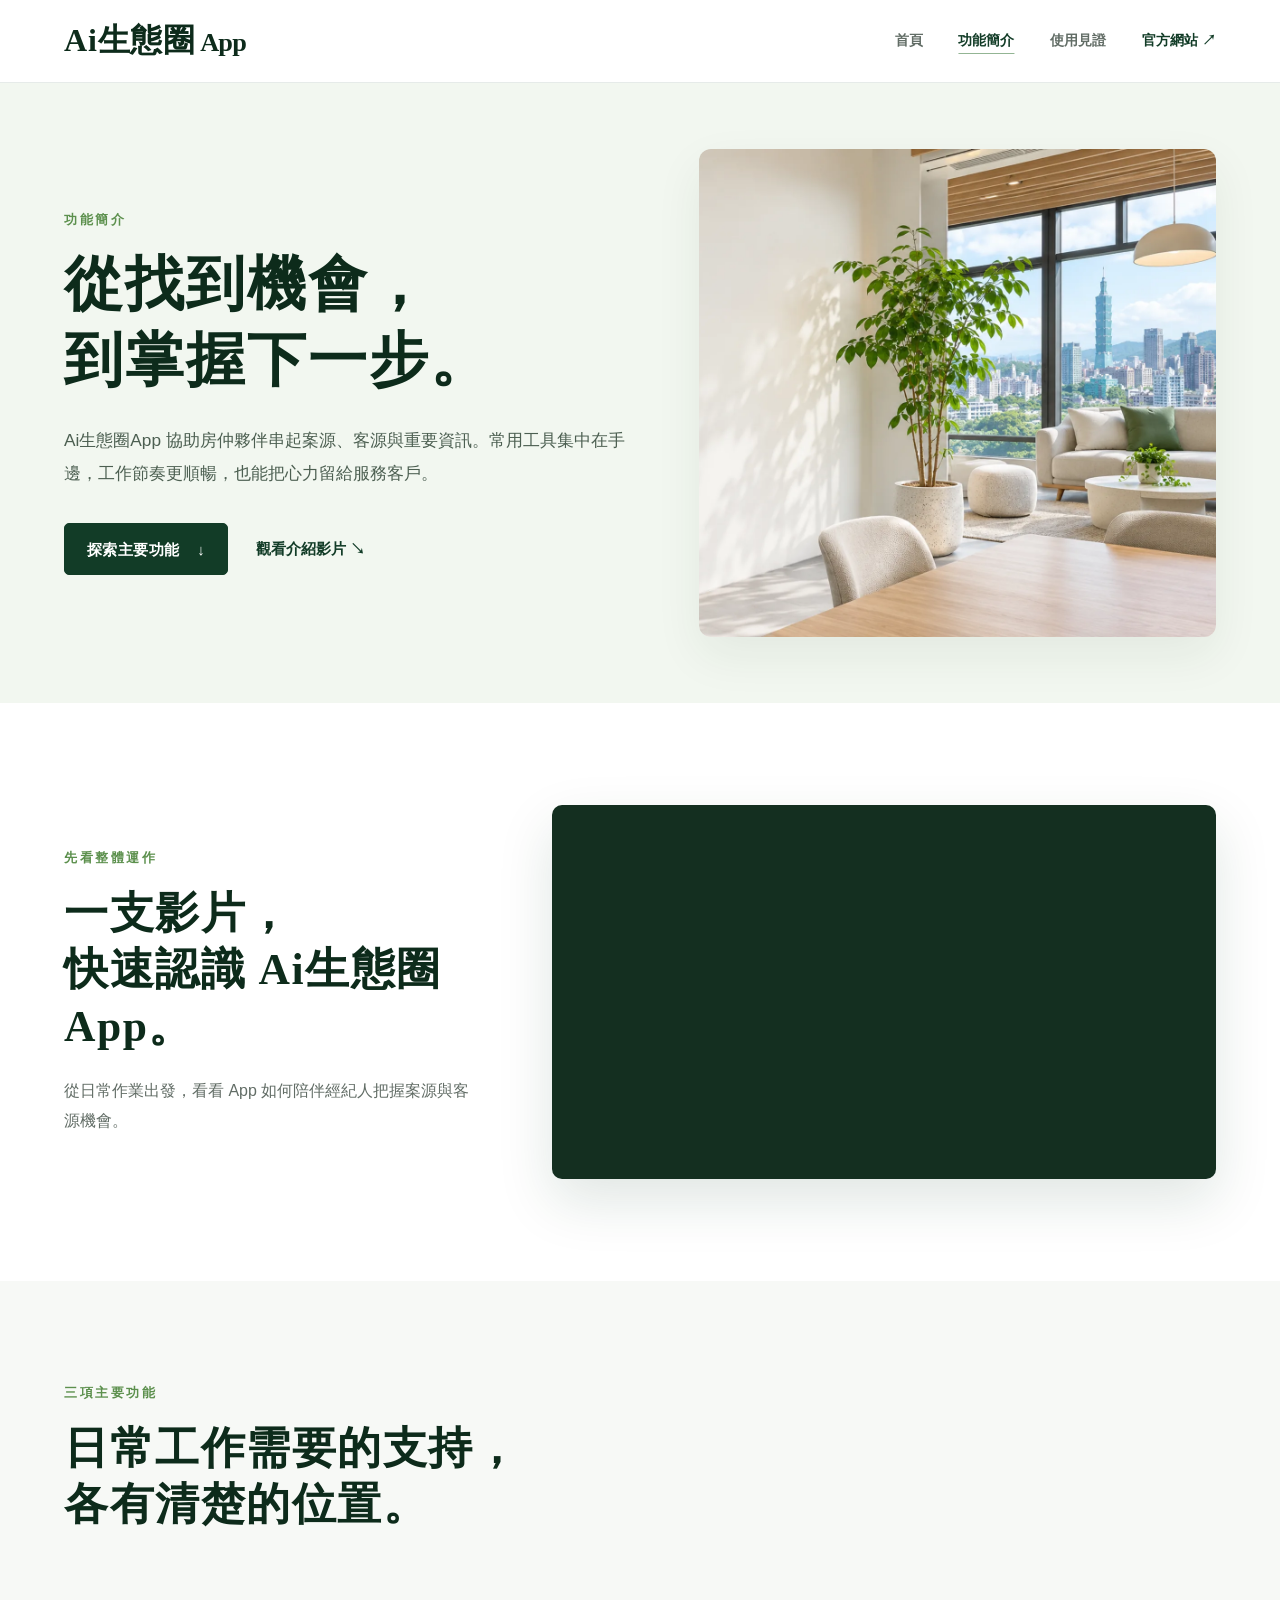
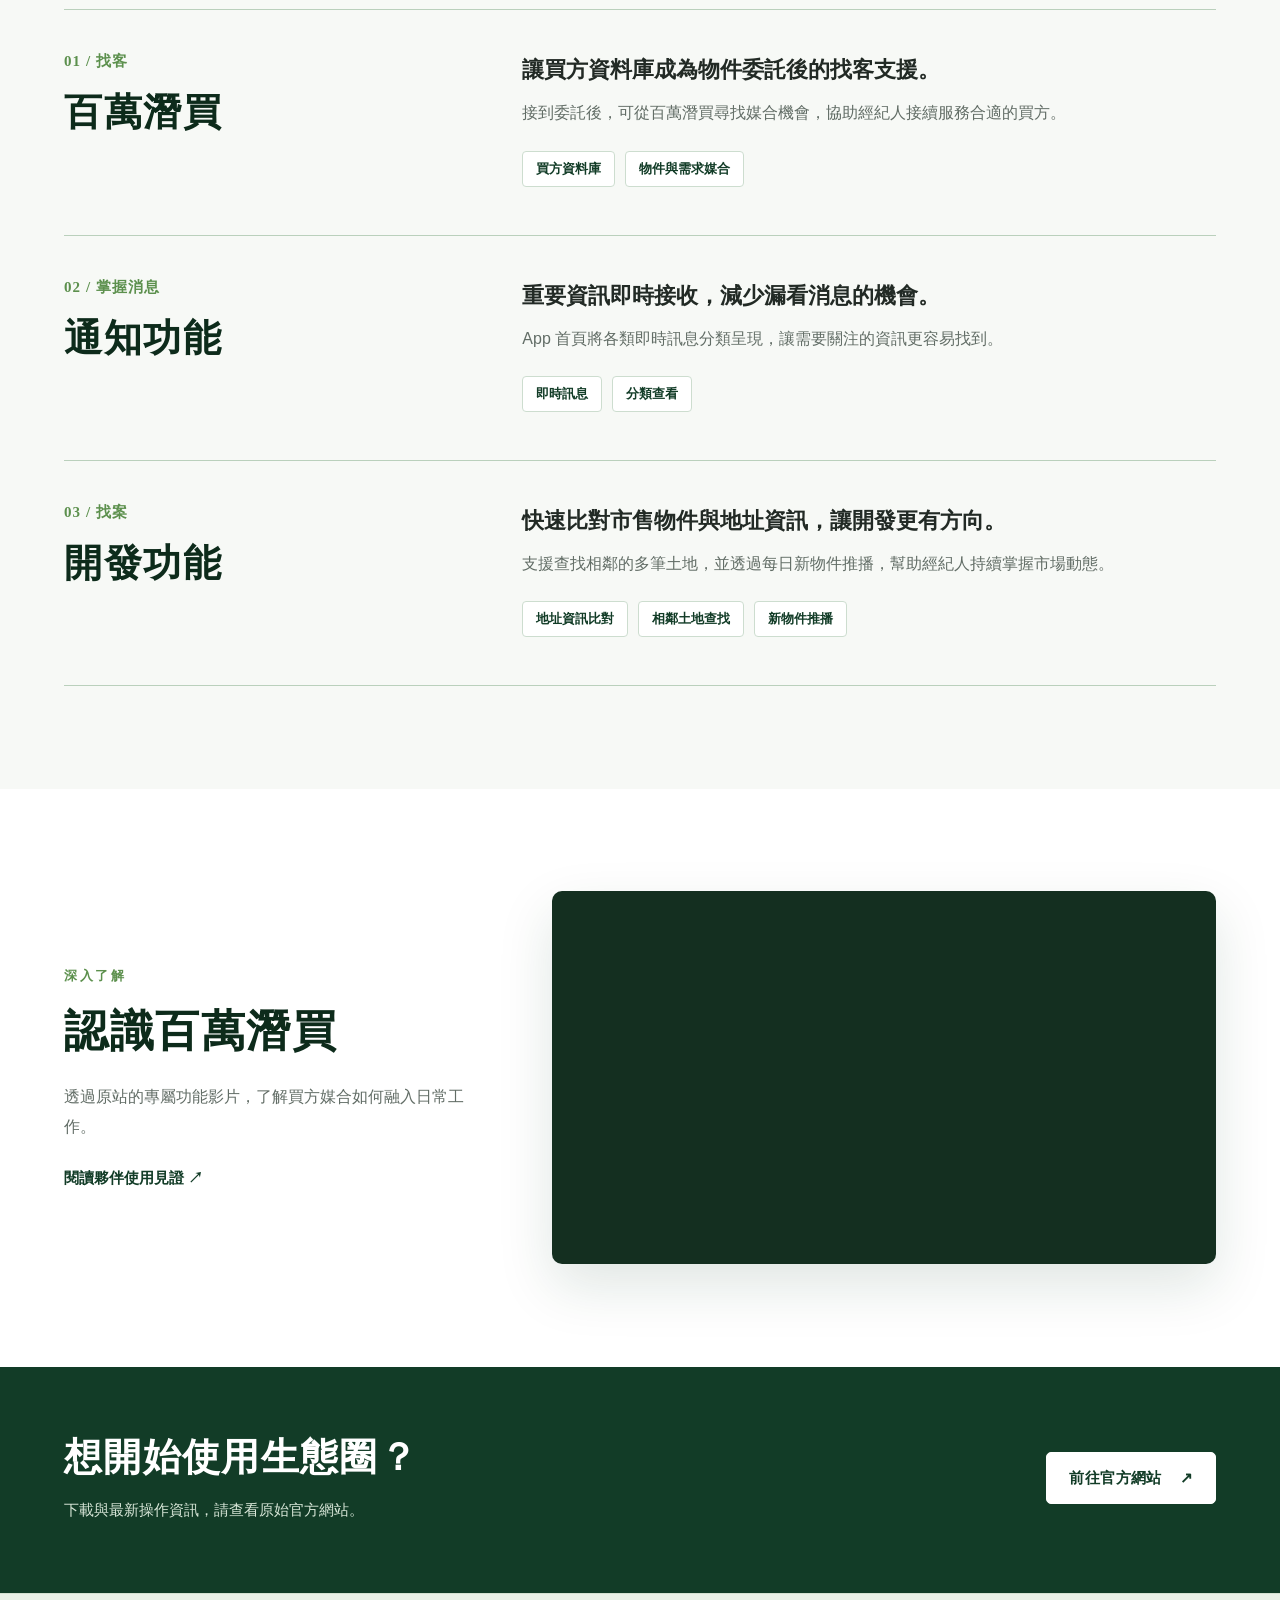
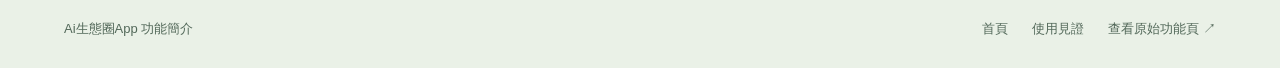
==== features.html @ a37a220f "Add feature introduction page" ====
<!doctype html>
<html lang="zh-Hant">
<head>
  <meta charset="utf-8">
  <meta name="viewport" content="width=device-width, initial-scale=1">
  <meta name="theme-color" content="#123c27">
  <meta name="description" content="認識 Ai生態圈App 的百萬潛買、即時通知與開發功能，讓房仲日常工作更順暢。">
  <title>功能簡介｜Ai生態圈App</title>
  <link rel="stylesheet" href="./styles.css">
  <link rel="stylesheet" href="./features.css">
</head>
<body>
  <a class="skip-link" href="#main">跳至主要內容</a>
  <header class="site-header">
    <div class="header-inner">
      <a class="wordmark" href="./" aria-label="Ai生態圈App 首頁">Ai生態圈<span>App</span></a>
      <nav class="site-nav" aria-label="主要導覽">
        <a href="./">首頁</a>
        <a href="./features.html" aria-current="page">功能簡介</a>
        <a href="./testimonials.html">使用見證</a>
        <a class="nav-external" href="https://shengtaiquanappgongneng.webnode.page/">官方網站 <span aria-hidden="true">↗</span></a>
      </nav>
    </div>
  </header>

  <main id="main">
    <section class="feature-hero" aria-labelledby="feature-title">
      <div class="section-inner feature-hero-inner">
        <div class="feature-hero-copy">
          <p class="section-label">功能簡介</p>
          <h1 id="feature-title">從找到機會，<br>到掌握下一步。</h1>
          <p>Ai生態圈App 協助房仲夥伴串起案源、客源與重要資訊。常用工具集中在手邊，工作節奏更順暢，也能把心力留給服務客戶。</p>
          <div class="feature-actions">
            <a class="button-primary" href="#features">探索主要功能 <span aria-hidden="true">↓</span></a>
            <a class="button-text" href="#overview-video">觀看介紹影片 <span aria-hidden="true">↘</span></a>
          </div>
        </div>
        <div class="feature-hero-image" role="img" aria-label="台北辦公空間與城市景觀"></div>
      </div>
    </section>

    <section id="overview-video" class="feature-overview" aria-labelledby="overview-title">
      <div class="section-inner overview-inner">
        <div class="overview-heading">
          <p class="section-label">先看整體運作</p>
          <h2 id="overview-title">一支影片，<br>快速認識 Ai生態圈App。</h2>
          <p>從日常作業出發，看看 App 如何陪伴經紀人把握案源與客源機會。</p>
        </div>
        <div class="video-frame">
          <iframe src="https://www.youtube-nocookie.com/embed/2i63W2J-ybE" title="Ai生態圈App 介紹影片" loading="lazy" referrerpolicy="strict-origin-when-cross-origin" allow="accelerometer; autoplay; clipboard-write; encrypted-media; gyroscope; picture-in-picture; web-share" allowfullscreen></iframe>
        </div>
      </div>
    </section>

    <section id="features" class="feature-details" aria-labelledby="details-title">
      <div class="section-inner">
        <div class="details-heading">
          <p class="section-label">三項主要功能</p>
          <h2 id="details-title">日常工作需要的支持，<br>各有清楚的位置。</h2>
        </div>

        <article class="feature-row" aria-labelledby="buyer-title">
          <div class="feature-row-title"><span>01 / 找客</span><h3 id="buyer-title">百萬潛買</h3></div>
          <div class="feature-row-content">
            <p class="feature-lead">讓買方資料庫成為物件委託後的找客支援。</p>
            <p>接到委託後，可從百萬潛買尋找媒合機會，協助經紀人接續服務合適的買方。</p>
            <ul><li>買方資料庫</li><li>物件與需求媒合</li></ul>
          </div>
        </article>

        <article class="feature-row" aria-labelledby="notice-title">
          <div class="feature-row-title"><span>02 / 掌握消息</span><h3 id="notice-title">通知功能</h3></div>
          <div class="feature-row-content">
            <p class="feature-lead">重要資訊即時接收，減少漏看消息的機會。</p>
            <p>App 首頁將各類即時訊息分類呈現，讓需要關注的資訊更容易找到。</p>
            <ul><li>即時訊息</li><li>分類查看</li></ul>
          </div>
        </article>

        <article class="feature-row" aria-labelledby="development-title">
          <div class="feature-row-title"><span>03 / 找案</span><h3 id="development-title">開發功能</h3></div>
          <div class="feature-row-content">
            <p class="feature-lead">快速比對市售物件與地址資訊，讓開發更有方向。</p>
            <p>支援查找相鄰的多筆土地，並透過每日新物件推播，幫助經紀人持續掌握市場動態。</p>
            <ul><li>地址資訊比對</li><li>相鄰土地查找</li><li>新物件推播</li></ul>
          </div>
        </article>
      </div>
    </section>

    <section class="feature-video-section" aria-labelledby="buyer-video-title">
      <div class="section-inner feature-video-inner">
        <div>
          <p class="section-label">深入了解</p>
          <h2 id="buyer-video-title">認識百萬潛買</h2>
          <p>透過原站的專屬功能影片，了解買方媒合如何融入日常工作。</p>
          <a class="button-text" href="./testimonials.html">閱讀夥伴使用見證 <span aria-hidden="true">↗</span></a>
        </div>
        <div class="video-frame">
          <iframe src="https://www.youtube-nocookie.com/embed/aMQRHQNJm1A" title="Ai生態圈App 百萬潛買功能影片" loading="lazy" referrerpolicy="strict-origin-when-cross-origin" allow="accelerometer; autoplay; clipboard-write; encrypted-media; gyroscope; picture-in-picture; web-share" allowfullscreen></iframe>
        </div>
      </div>
    </section>

    <section class="feature-end-section" aria-labelledby="feature-end-title">
      <div class="section-inner feature-end-inner">
        <div><h2 id="feature-end-title">想開始使用生態圈？</h2><p>下載與最新操作資訊，請查看原始官方網站。</p></div>
        <a class="button-primary" href="https://shengtaiquanappgongneng.webnode.page/">前往官方網站 <span aria-hidden="true">↗</span></a>
      </div>
    </section>
  </main>

  <footer class="site-footer">
    <div class="footer-inner">
      <div class="footer-bottom home-footer-bottom">
        <span>Ai生態圈App 功能簡介</span>
        <div><a href="./">首頁</a><a href="./testimonials.html">使用見證</a><a href="https://shengtaiquanappgongneng.webnode.page/%e6%9c%8d%e5%8b%99/">查看原始功能頁 ↗</a></div>
      </div>
    </div>
  </footer>
</body>
</html>
---- styles.css ----
:root {
  --forest: #123c27;
  --forest-deep: #0d2b1b;
  --leaf: #5c904d;
  --text: #222a25;
  --muted: #626d66;
  --line: #d8e0d9;
  --surface: #ffffff;
  --soft: #f5f8f3;
  --shadow: 0 18px 48px rgba(24, 51, 32, .07);
}

* { box-sizing: border-box; }
html { scroll-behavior: smooth; }
body { margin: 0; background: var(--surface); color: var(--text); font-family: "Noto Sans TC", "Microsoft JhengHei", Arial, sans-serif; -webkit-font-smoothing: antialiased; }
button, a { -webkit-tap-highlight-color: transparent; }
a { color: inherit; }
button:focus-visible, a:focus-visible { outline: 3px solid var(--leaf); outline-offset: 4px; }
.skip-link { position: absolute; top: -60px; left: 18px; z-index: 20; padding: 10px 16px; background: var(--forest); color: white; }
.skip-link:focus { top: 12px; }

.site-header { position: relative; z-index: 2; border-bottom: 1px solid rgba(18, 60, 39, .1); background: #fff; }
.header-inner { max-width: 1440px; margin: auto; min-height: 82px; padding: 0 clamp(24px, 5vw, 72px); display: flex; align-items: center; justify-content: space-between; gap: 24px; }
.wordmark { color: var(--forest-deep); font-family: Georgia, "Noto Serif TC", serif; font-size: clamp(24px, 2.5vw, 32px); font-weight: 700; letter-spacing: .025em; text-decoration: none; white-space: nowrap; }
.wordmark span { margin-left: .16em; font-size: .82em; letter-spacing: -.03em; }
.header-link { color: var(--forest); font-size: 14px; font-weight: 600; letter-spacing: .03em; text-decoration: none; white-space: nowrap; }
.header-link:hover, .footer-bottom a:hover { text-decoration: underline; text-underline-offset: 4px; }
.site-nav { display: flex; align-items: center; flex-wrap: wrap; justify-content: flex-end; gap: clamp(18px, 2.8vw, 38px); }
.site-nav a { color: var(--muted); font-size: 14px; font-weight: 600; text-decoration: none; white-space: nowrap; }
.site-nav a:hover, .site-nav a[aria-current="page"] { color: var(--forest); }
.site-nav a[aria-current="page"] { text-decoration: underline; text-decoration-color: #93b594; text-underline-offset: 8px; }
.site-nav .nav-external { color: var(--forest); }

.hero { min-height: clamp(390px, 35vw, 510px); background-color: #f7f9f6; background-image: linear-gradient(90deg, rgba(249, 251, 248, .99) 0%, rgba(249, 251, 248, .96) 38%, rgba(249, 251, 248, .38) 67%, rgba(249, 251, 248, .04) 100%), url('./assets/hero-office.webp'); background-repeat: no-repeat; background-size: cover; background-position: center right; }
.hero-inner { max-width: 1440px; min-height: inherit; margin: auto; padding: 52px clamp(24px, 5vw, 72px); display: flex; align-items: center; }
.hero-copy { max-width: 720px; }
.hero h1 { margin: 0; color: var(--forest-deep); font-family: Georgia, "Noto Serif TC", "Microsoft JhengHei", serif; font-size: clamp(42px, 4.8vw, 72px); font-weight: 700; line-height: 1.27; letter-spacing: .035em; }
.hero-rule { width: 76px; height: 3px; margin: 32px 0 26px; background: var(--forest); }
.hero p { max-width: 550px; margin: 0; font-size: clamp(16px, 1.35vw, 19px); line-height: 1.9; letter-spacing: .035em; }
.hero-anchor { display: inline-flex; align-items: center; gap: 16px; margin-top: 34px; color: var(--forest); font-size: 15px; font-weight: 700; text-decoration: none; }
.hero-anchor span { font-size: 21px; transition: transform .2s; }
.hero-anchor:hover span { transform: translateY(4px); }

.testimonials-section { padding: clamp(72px, 7vw, 108px) 0 112px; }
.section-inner { max-width: 1440px; margin: auto; padding: 0 clamp(24px, 5vw, 72px); }
.section-heading { display: flex; align-items: center; justify-content: center; gap: clamp(22px, 4vw, 62px); }
.heading-line { width: min(25vw, 270px); height: 1px; background: #abc3ad; }
.section-heading h2 { margin: 0; color: var(--forest-deep); font-family: Georgia, "Noto Serif TC", "Microsoft JhengHei", serif; font-size: clamp(32px, 3.4vw, 50px); letter-spacing: .08em; white-space: nowrap; }
.section-intro { margin: 18px 0 8px; color: var(--muted); font-size: 16px; text-align: center; line-height: 1.7; }
.portrait-note { margin: 0 0 34px; color: var(--forest); font-size: 13px; font-weight: 600; text-align: center; }
.filters { display: flex; flex-wrap: wrap; justify-content: center; gap: 10px; max-width: 1050px; margin: 0 auto 35px; }
.filter-button { min-height: 42px; padding: 9px 18px; border: 1px solid #b7cabb; border-radius: 7px; background: white; color: var(--forest); font: inherit; font-size: 14px; font-weight: 600; cursor: pointer; transition: background .18s, color .18s, transform .18s; }
.filter-button:hover { transform: translateY(-2px); background: var(--soft); }
.filter-button[aria-pressed="true"] { border-color: var(--forest); background: var(--forest); color: white; }
.result-count { margin: 0 0 18px; color: var(--muted); font-size: 13px; text-align: right; }
.testimonial-grid { display: grid; grid-template-columns: repeat(3, minmax(0, 1fr)); gap: 20px; align-items: stretch; }
.testimonial-card { display: grid; grid-template-columns: 112px minmax(0, 1fr); gap: 18px; min-height: 218px; padding: 20px; border: 1px solid var(--line); border-radius: 12px; background: #fff; box-shadow: 0 2px 7px rgba(18, 60, 39, .025); transition: box-shadow .2s, transform .2s; }
.testimonial-card:hover { transform: translateY(-3px); box-shadow: var(--shadow); }
.portrait { display: block; width: 112px; height: 136px; border-radius: 7px; object-fit: cover; object-position: center 26%; background: #dce5dd; }
.card-body { min-width: 0; display: flex; flex-direction: column; }
.card-feature { margin: 1px 0 12px; color: var(--forest); font-size: 16px; font-weight: 800; line-height: 1.4; }
blockquote { margin: 0 0 18px; font-size: 14px; line-height: 1.77; overflow-wrap: anywhere; }
.card-identity { display: flex; flex-wrap: wrap; justify-content: space-between; align-items: baseline; gap: 4px 10px; margin-top: auto; padding-top: 12px; border-top: 1px solid var(--line); color: #536159; font-size: 12px; line-height: 1.5; }
.card-identity strong { color: var(--text); font-size: 13px; white-space: nowrap; }

.site-footer { background: #eaf1e7; border-top: 1px solid #d4e1d1; }
.footer-inner { max-width: 1440px; margin: auto; padding: 26px clamp(24px, 5vw, 72px) 30px; }
.disclosure { margin: 0; color: var(--forest); font-size: 15px; font-weight: 700; text-align: center; }
.footer-bottom { display: flex; justify-content: space-between; gap: 20px; margin-top: 26px; padding-top: 20px; border-top: 1px solid #c9d9c7; color: #526859; font-size: 13px; }
.footer-bottom a { text-decoration: none; }

.home-hero { min-height: clamp(560px, 50vw, 690px); }
.home-hero .hero-copy { max-width: 690px; }
.home-hero .hero-copy p { max-width: 590px; }
.home-hero-actions { display: flex; align-items: center; flex-wrap: wrap; gap: 16px 28px; margin-top: 36px; }
.button-primary { display: inline-flex; align-items: center; justify-content: center; gap: 18px; min-height: 52px; padding: 13px 22px; border: 1px solid var(--forest); border-radius: 5px; background: var(--forest); color: white; font: inherit; font-size: 15px; font-weight: 700; letter-spacing: .025em; line-height: 1.4; text-decoration: none; transition: background .2s, transform .2s; }
.button-primary:hover { background: var(--forest-deep); transform: translateY(-2px); }
.button-text { color: var(--forest); font-size: 15px; font-weight: 700; text-decoration: none; }
.button-text:hover { text-decoration: underline; text-underline-offset: 5px; }
.capabilities-section { padding: clamp(80px, 8vw, 124px) 0 clamp(88px, 9vw, 140px); }
.home-section-heading { display: grid; grid-template-columns: minmax(0, 1.25fr) minmax(260px, .75fr); column-gap: 60px; align-items: end; max-width: 1100px; }
.section-label { margin: 0 0 18px; color: var(--leaf); font-size: 13px; font-weight: 800; letter-spacing: .2em; }
.home-section-heading .section-label { grid-column: 1 / -1; }
.home-section-heading h2, .home-proof-copy h2, .home-support-inner h2 { margin: 0; color: var(--forest-deep); font-family: Georgia, "Noto Serif TC", "Microsoft JhengHei", serif; font-size: clamp(35px, 3.5vw, 52px); line-height: 1.35; letter-spacing: .035em; }
.home-section-heading > p:last-child { margin: 0 0 5px; color: var(--muted); font-size: 16px; line-height: 1.9; }
.capability-grid { display: grid; grid-template-columns: repeat(3, minmax(0, 1fr)); gap: 34px; margin-top: clamp(48px, 6vw, 80px); }
.capability { min-width: 0; padding: 26px 26px 0 0; border-top: 2px solid var(--forest); }
.capability:not(:last-child) { border-right: 1px solid var(--line); }
.capability-number { color: var(--leaf); font-family: Georgia, serif; font-size: 18px; font-weight: 700; }
.capability h3 { margin: 23px 0 11px; color: var(--forest-deep); font-family: Georgia, "Noto Serif TC", serif; font-size: 29px; letter-spacing: .07em; }
.capability p { max-width: 300px; min-height: 62px; margin: 0 0 21px; color: var(--muted); font-size: 15px; line-height: 1.8; }
.capability ul { display: flex; flex-wrap: wrap; gap: 9px; margin: 0; padding: 0; list-style: none; }
.capability li { padding: 7px 12px; border: 1px solid #cfddcf; border-radius: 4px; color: var(--forest); background: var(--soft); font-size: 13px; font-weight: 700; }
.home-proof-section { background: #eef4ec; }
.home-proof-inner { display: grid; grid-template-columns: minmax(0, 1fr) minmax(0, .9fr); gap: 70px; align-items: center; min-height: 480px; padding-top: 76px; padding-bottom: 76px; }
.home-proof-copy { max-width: 610px; }
.home-proof-copy > p:not(.section-label) { margin: 20px 0 30px; color: #4b5d50; font-size: 16px; line-height: 1.85; }
.home-proof-visual { align-self: center; }
.proof-portraits { display: flex; align-items: center; justify-content: center; padding: 20px 0; }
.proof-portraits img { width: 34%; max-width: 185px; height: auto; aspect-ratio: 4 / 5; border: 5px solid #fff; border-radius: 9px; object-fit: cover; object-position: center 25%; box-shadow: 0 16px 30px rgba(17, 54, 30, .15); }
.proof-portraits img:first-child { transform: rotate(-8deg) translate(18px, 10px); }
.proof-portraits img:nth-child(2) { position: relative; z-index: 1; transform: translateY(-14px); }
.proof-portraits img:last-child { transform: rotate(8deg) translate(-18px, 12px); }
.home-proof-visual p { margin: 18px 0 0; color: #52735b; font-size: 12px; font-weight: 600; text-align: center; }
.home-support-section { padding: 72px 0 80px; }
.home-support-inner { display: flex; align-items: center; justify-content: space-between; gap: 36px; }
.home-support-inner h2 { font-size: clamp(30px, 3vw, 42px); }
.home-support-inner p { max-width: 720px; margin: 15px 0 0; color: var(--muted); font-size: 15px; line-height: 1.8; }
.home-support-inner .button-primary { flex: none; }
.home-footer-bottom { margin: 0; padding: 0; border: 0; }
.home-footer-bottom div { display: flex; flex-wrap: wrap; gap: 24px; }

@media (max-width: 1190px) {
  .testimonial-grid { grid-template-columns: repeat(2, minmax(0, 1fr)); }
}
@media (max-width: 760px) {
  .header-inner { min-height: 68px; }
  .header-link { font-size: 12px; }
  .hero { min-height: 460px; background-image: linear-gradient(90deg, rgba(249, 251, 248, .98), rgba(249, 251, 248, .9)), url('./assets/hero-office.webp'); background-position: 55% center; }
  .hero-inner { align-items: center; }
  .hero h1 { font-size: clamp(38px, 8vw, 56px); }
  .testimonial-grid { grid-template-columns: 1fr; }
  .filters { justify-content: flex-start; }
  .result-count { text-align: left; }
  .home-hero { min-height: 510px; }
  .home-section-heading { display: block; }
  .home-section-heading > p:last-child { max-width: 570px; margin-top: 18px; }
  .capability-grid { grid-template-columns: 1fr; gap: 30px; }
  .capability { padding-right: 0; }
  .capability:not(:last-child) { padding-bottom: 30px; border-right: 0; border-bottom: 1px solid var(--line); }
  .capability p { min-height: 0; }
  .home-proof-inner { grid-template-columns: 1fr; gap: 35px; }
  .home-proof-visual { max-width: 540px; }
  .home-support-inner { flex-direction: column; align-items: flex-start; }
}
@media (max-width: 480px) {
  .wordmark { font-size: 21px; }
  .header-link { max-width: 102px; white-space: normal; text-align: right; line-height: 1.4; }
  .hero { min-height: 430px; }
  .hero h1 { font-size: 39px; }
  .hero p { font-size: 15px; }
  .section-heading { gap: 16px; }
  .heading-line { width: 18vw; }
  .testimonial-card { grid-template-columns: 82px minmax(0, 1fr); gap: 13px; min-height: 190px; padding: 15px; }
  .portrait { width: 82px; height: 104px; }
  .card-feature { font-size: 15px; }
  blockquote { font-size: 13px; }
  .card-identity { font-size: 11px; }
  .footer-bottom { flex-direction: column; }
  .header-inner { flex-wrap: wrap; gap: 7px; padding-top: 14px; padding-bottom: 12px; }
  .site-nav { justify-content: space-between; width: 100%; gap: 8px; }
  .site-nav a { font-size: 12px; }
  .home-hero { min-height: 520px; }
  .home-hero .hero-copy { padding-top: 15px; }
  .home-hero-actions { gap: 20px; }
  .button-primary, .button-text { font-size: 14px; }
  .capabilities-section { padding-top: 72px; padding-bottom: 80px; }
  .home-section-heading h2, .home-proof-copy h2 { font-size: 34px; }
  .home-proof-inner { padding-top: 70px; padding-bottom: 70px; }
  .home-proof-visual p { font-size: 11px; }
  .home-support-section { padding: 62px 0 70px; }
}
@media (prefers-reduced-motion: reduce) {
  *, *::before, *::after { scroll-behavior: auto !important; transition: none !important; }
}
---- features.css ----
.feature-hero { background: #f2f7f0; }
.feature-hero-inner { display: grid; grid-template-columns: minmax(0, 1.05fr) minmax(0, .95fr); gap: clamp(38px, 5vw, 76px); align-items: center; min-height: 620px; padding-top: 66px; padding-bottom: 66px; }
.feature-hero-copy { max-width: 670px; }
.feature-hero h1, .overview-heading h2, .details-heading h2, .feature-video-inner h2, .feature-end-inner h2 { margin: 0; color: var(--forest-deep); font-family: Georgia, "Noto Serif TC", "Microsoft JhengHei", serif; font-weight: 700; letter-spacing: .035em; line-height: 1.3; }
.feature-hero h1 { font-size: clamp(45px, 4.6vw, 68px); }
.feature-hero-copy > p:not(.section-label) { max-width: 610px; margin: 24px 0 0; color: #4c5f51; font-size: clamp(16px, 1.35vw, 19px); line-height: 1.9; }
.feature-actions { display: flex; flex-wrap: wrap; align-items: center; gap: 16px 28px; margin-top: 34px; }
.feature-hero-image { min-height: 475px; align-self: stretch; border-radius: 12px; background: url('./assets/hero-office.webp') center right / cover no-repeat; box-shadow: var(--shadow); }

.feature-overview { padding: clamp(82px, 8vw, 120px) 0; }
.overview-inner { display: grid; grid-template-columns: minmax(250px, .62fr) minmax(0, 1fr); align-items: center; gap: clamp(38px, 6vw, 92px); }
.overview-heading h2, .details-heading h2, .feature-video-inner h2 { font-size: clamp(35px, 3.4vw, 51px); }
.overview-heading > p:last-child, .feature-video-inner > div:first-child > p:not(.section-label) { max-width: 470px; margin: 22px 0 0; color: var(--muted); font-size: 16px; line-height: 1.85; }
.video-frame { overflow: hidden; width: 100%; aspect-ratio: 16 / 9; border-radius: 10px; background: #142f20; box-shadow: 0 22px 55px rgba(18, 60, 39, .13); }
.video-frame iframe { display: block; width: 100%; height: 100%; border: 0; }

.feature-details { padding: clamp(80px, 8vw, 120px) 0; background: #f7f9f6; }
.details-heading { margin-bottom: clamp(48px, 6vw, 80px); }
.feature-row { display: grid; grid-template-columns: minmax(230px, .55fr) minmax(0, 1fr); gap: clamp(34px, 6vw, 90px); padding: 42px 0 48px; border-top: 1px solid #bad0bc; }
.feature-row:last-child { border-bottom: 1px solid #bad0bc; }
.feature-row-title span { color: var(--leaf); font-family: Georgia, serif; font-size: 15px; font-weight: 700; letter-spacing: .07em; }
.feature-row-title h3 { margin: 16px 0 0; color: var(--forest-deep); font-family: Georgia, "Noto Serif TC", serif; font-size: clamp(31px, 3vw, 44px); line-height: 1.35; letter-spacing: .04em; }
.feature-row-content { max-width: 730px; }
.feature-row-content p { margin: 0; color: var(--muted); font-size: 16px; line-height: 1.9; }
.feature-row-content .feature-lead { margin: 0 0 10px; color: var(--text); font-size: clamp(18px, 1.7vw, 22px); font-weight: 700; line-height: 1.65; }
.feature-row-content ul { display: flex; flex-wrap: wrap; gap: 10px; margin: 22px 0 0; padding: 0; list-style: none; }
.feature-row-content li { padding: 8px 13px; border: 1px solid #cdddcf; border-radius: 4px; background: #fff; color: var(--forest); font-size: 13px; font-weight: 700; }

.feature-video-section { padding: clamp(80px, 8vw, 120px) 0; }
.feature-video-inner { display: grid; grid-template-columns: minmax(250px, .62fr) minmax(0, 1fr); align-items: center; gap: clamp(38px, 6vw, 92px); }
.feature-video-inner .button-text { display: inline-block; margin-top: 28px; }
.feature-end-section { background: var(--forest); }
.feature-end-inner { display: flex; align-items: center; justify-content: space-between; gap: 35px; padding-top: 66px; padding-bottom: 70px; }
.feature-end-inner h2 { color: #fff; font-size: clamp(31px, 3vw, 43px); }
.feature-end-inner p { margin: 13px 0 0; color: #d9e7d9; font-size: 15px; line-height: 1.8; }
.feature-end-inner .button-primary { flex: none; border-color: #fff; background: #fff; color: var(--forest); }
.feature-end-inner .button-primary:hover { background: #eaf1e7; }

@media (max-width: 900px) {
  .feature-hero-inner, .overview-inner, .feature-video-inner { grid-template-columns: 1fr; }
  .feature-hero-inner { min-height: 0; }
  .feature-hero-image { min-height: 360px; }
  .overview-heading > p:last-child { max-width: 680px; }
}
@media (max-width: 760px) {
  .feature-row { grid-template-columns: 1fr; gap: 15px; padding: 35px 0 40px; }
  .feature-end-inner { flex-direction: column; align-items: flex-start; }
}
@media (max-width: 480px) {
  .feature-hero-inner { gap: 32px; padding-top: 64px; padding-bottom: 62px; }
  .feature-hero h1 { font-size: 39px; }
  .feature-hero-copy > p:not(.section-label) { font-size: 15px; }
  .feature-hero-image { min-height: 230px; }
  .feature-overview, .feature-details, .feature-video-section { padding-top: 74px; padding-bottom: 78px; }
  .overview-heading h2, .details-heading h2, .feature-video-inner h2 { font-size: 33px; }
  .feature-row-title h3 { font-size: 30px; }
  .feature-row-content p { font-size: 15px; }
  .feature-row-content .feature-lead { font-size: 18px; }
  .feature-end-inner { padding-top: 62px; padding-bottom: 68px; }
}
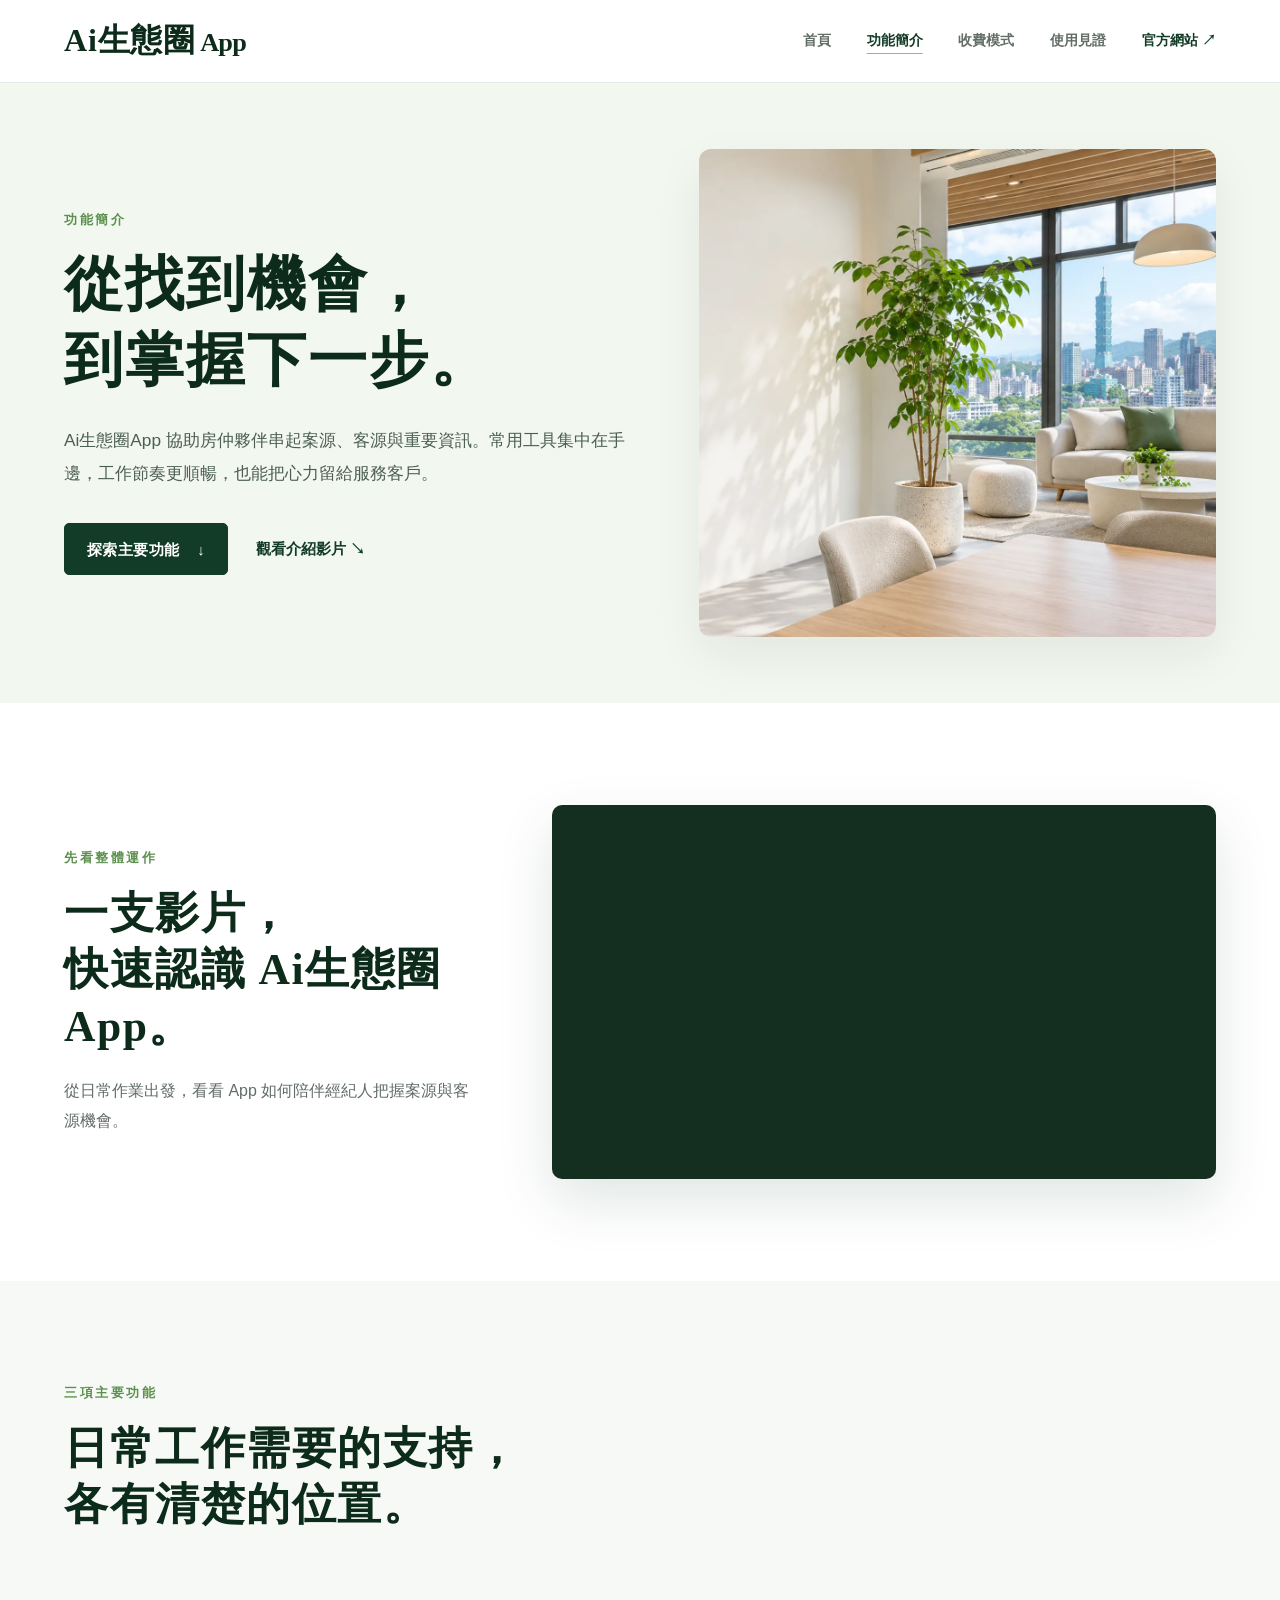
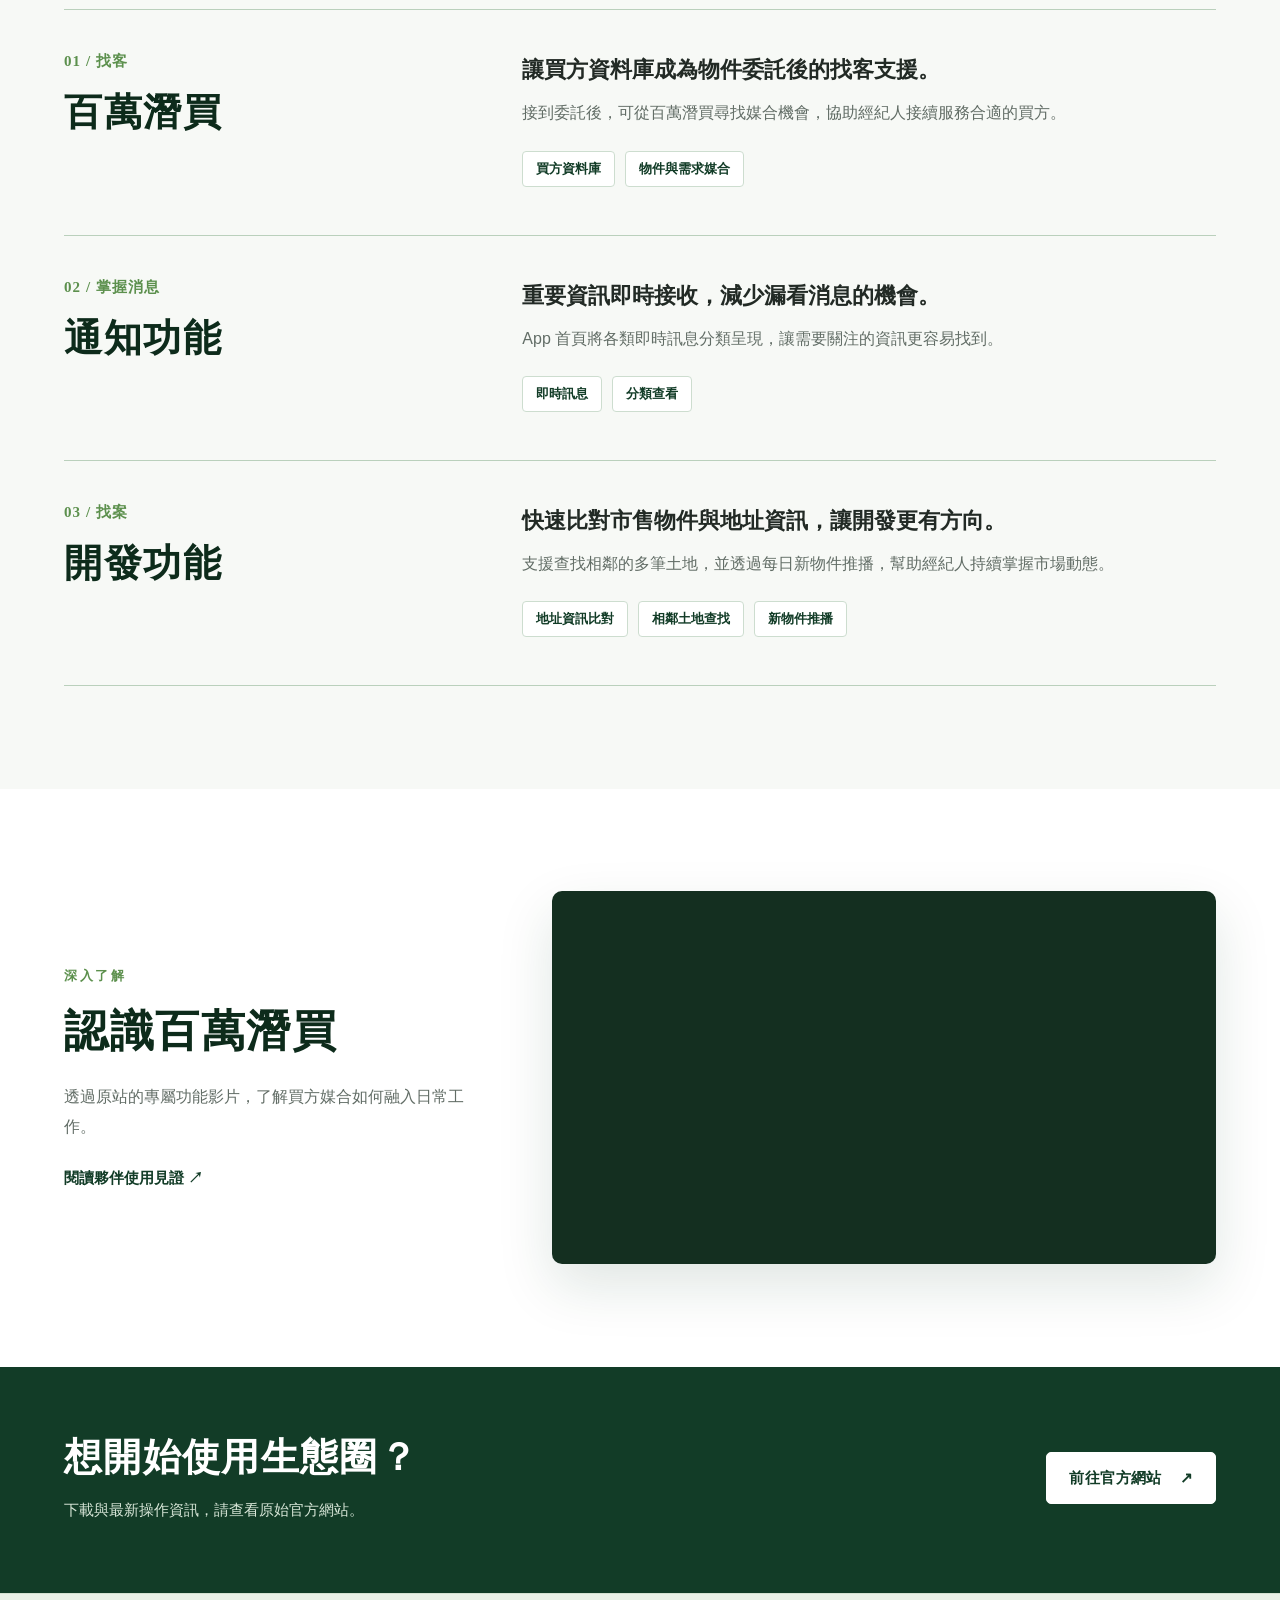
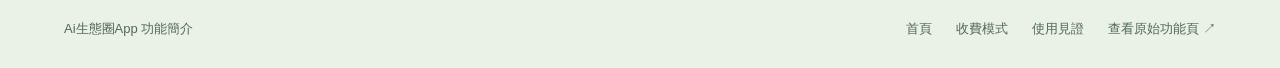
==== commit 16c937c1: "Add pricing page" ====
--- a/features.html
+++ b/features.html
@@ -17,6 +17,7 @@
       <nav class="site-nav" aria-label="主要導覽">
         <a href="./">首頁</a>
         <a href="./features.html" aria-current="page">功能簡介</a>
+        <a href="./pricing.html">收費模式</a>
         <a href="./testimonials.html">使用見證</a>
         <a class="nav-external" href="https://shengtaiquanappgongneng.webnode.page/">官方網站 <span aria-hidden="true">↗</span></a>
       </nav>
@@ -114,7 +115,7 @@
     <div class="footer-inner">
       <div class="footer-bottom home-footer-bottom">
         <span>Ai生態圈App 功能簡介</span>
-        <div><a href="./">首頁</a><a href="./testimonials.html">使用見證</a><a href="https://shengtaiquanappgongneng.webnode.page/%e6%9c%8d%e5%8b%99/">查看原始功能頁 ↗</a></div>
+        <div><a href="./">首頁</a><a href="./pricing.html">收費模式</a><a href="./testimonials.html">使用見證</a><a href="https://shengtaiquanappgongneng.webnode.page/%e6%9c%8d%e5%8b%99/">查看原始功能頁 ↗</a></div>
       </div>
     </div>
   </footer>
--- a/styles.css
+++ b/styles.css
@@ -1,165 +1,172 @@
-:root {
-  --forest: #123c27;
-  --forest-deep: #0d2b1b;
-  --leaf: #5c904d;
-  --text: #222a25;
-  --muted: #626d66;
-  --line: #d8e0d9;
-  --surface: #ffffff;
-  --soft: #f5f8f3;
-  --shadow: 0 18px 48px rgba(24, 51, 32, .07);
-}
-
-* { box-sizing: border-box; }
-html { scroll-behavior: smooth; }
-body { margin: 0; background: var(--surface); color: var(--text); font-family: "Noto Sans TC", "Microsoft JhengHei", Arial, sans-serif; -webkit-font-smoothing: antialiased; }
-button, a { -webkit-tap-highlight-color: transparent; }
-a { color: inherit; }
-button:focus-visible, a:focus-visible { outline: 3px solid var(--leaf); outline-offset: 4px; }
-.skip-link { position: absolute; top: -60px; left: 18px; z-index: 20; padding: 10px 16px; background: var(--forest); color: white; }
-.skip-link:focus { top: 12px; }
-
-.site-header { position: relative; z-index: 2; border-bottom: 1px solid rgba(18, 60, 39, .1); background: #fff; }
-.header-inner { max-width: 1440px; margin: auto; min-height: 82px; padding: 0 clamp(24px, 5vw, 72px); display: flex; align-items: center; justify-content: space-between; gap: 24px; }
-.wordmark { color: var(--forest-deep); font-family: Georgia, "Noto Serif TC", serif; font-size: clamp(24px, 2.5vw, 32px); font-weight: 700; letter-spacing: .025em; text-decoration: none; white-space: nowrap; }
-.wordmark span { margin-left: .16em; font-size: .82em; letter-spacing: -.03em; }
-.header-link { color: var(--forest); font-size: 14px; font-weight: 600; letter-spacing: .03em; text-decoration: none; white-space: nowrap; }
-.header-link:hover, .footer-bottom a:hover { text-decoration: underline; text-underline-offset: 4px; }
-.site-nav { display: flex; align-items: center; flex-wrap: wrap; justify-content: flex-end; gap: clamp(18px, 2.8vw, 38px); }
-.site-nav a { color: var(--muted); font-size: 14px; font-weight: 600; text-decoration: none; white-space: nowrap; }
-.site-nav a:hover, .site-nav a[aria-current="page"] { color: var(--forest); }
-.site-nav a[aria-current="page"] { text-decoration: underline; text-decoration-color: #93b594; text-underline-offset: 8px; }
-.site-nav .nav-external { color: var(--forest); }
-
-.hero { min-height: clamp(390px, 35vw, 510px); background-color: #f7f9f6; background-image: linear-gradient(90deg, rgba(249, 251, 248, .99) 0%, rgba(249, 251, 248, .96) 38%, rgba(249, 251, 248, .38) 67%, rgba(249, 251, 248, .04) 100%), url('./assets/hero-office.webp'); background-repeat: no-repeat; background-size: cover; background-position: center right; }
-.hero-inner { max-width: 1440px; min-height: inherit; margin: auto; padding: 52px clamp(24px, 5vw, 72px); display: flex; align-items: center; }
-.hero-copy { max-width: 720px; }
-.hero h1 { margin: 0; color: var(--forest-deep); font-family: Georgia, "Noto Serif TC", "Microsoft JhengHei", serif; font-size: clamp(42px, 4.8vw, 72px); font-weight: 700; line-height: 1.27; letter-spacing: .035em; }
-.hero-rule { width: 76px; height: 3px; margin: 32px 0 26px; background: var(--forest); }
-.hero p { max-width: 550px; margin: 0; font-size: clamp(16px, 1.35vw, 19px); line-height: 1.9; letter-spacing: .035em; }
-.hero-anchor { display: inline-flex; align-items: center; gap: 16px; margin-top: 34px; color: var(--forest); font-size: 15px; font-weight: 700; text-decoration: none; }
-.hero-anchor span { font-size: 21px; transition: transform .2s; }
-.hero-anchor:hover span { transform: translateY(4px); }
-
-.testimonials-section { padding: clamp(72px, 7vw, 108px) 0 112px; }
-.section-inner { max-width: 1440px; margin: auto; padding: 0 clamp(24px, 5vw, 72px); }
-.section-heading { display: flex; align-items: center; justify-content: center; gap: clamp(22px, 4vw, 62px); }
-.heading-line { width: min(25vw, 270px); height: 1px; background: #abc3ad; }
-.section-heading h2 { margin: 0; color: var(--forest-deep); font-family: Georgia, "Noto Serif TC", "Microsoft JhengHei", serif; font-size: clamp(32px, 3.4vw, 50px); letter-spacing: .08em; white-space: nowrap; }
-.section-intro { margin: 18px 0 8px; color: var(--muted); font-size: 16px; text-align: center; line-height: 1.7; }
-.portrait-note { margin: 0 0 34px; color: var(--forest); font-size: 13px; font-weight: 600; text-align: center; }
-.filters { display: flex; flex-wrap: wrap; justify-content: center; gap: 10px; max-width: 1050px; margin: 0 auto 35px; }
-.filter-button { min-height: 42px; padding: 9px 18px; border: 1px solid #b7cabb; border-radius: 7px; background: white; color: var(--forest); font: inherit; font-size: 14px; font-weight: 600; cursor: pointer; transition: background .18s, color .18s, transform .18s; }
-.filter-button:hover { transform: translateY(-2px); background: var(--soft); }
-.filter-button[aria-pressed="true"] { border-color: var(--forest); background: var(--forest); color: white; }
-.result-count { margin: 0 0 18px; color: var(--muted); font-size: 13px; text-align: right; }
-.testimonial-grid { display: grid; grid-template-columns: repeat(3, minmax(0, 1fr)); gap: 20px; align-items: stretch; }
-.testimonial-card { display: grid; grid-template-columns: 112px minmax(0, 1fr); gap: 18px; min-height: 218px; padding: 20px; border: 1px solid var(--line); border-radius: 12px; background: #fff; box-shadow: 0 2px 7px rgba(18, 60, 39, .025); transition: box-shadow .2s, transform .2s; }
-.testimonial-card:hover { transform: translateY(-3px); box-shadow: var(--shadow); }
-.portrait { display: block; width: 112px; height: 136px; border-radius: 7px; object-fit: cover; object-position: center 26%; background: #dce5dd; }
-.card-body { min-width: 0; display: flex; flex-direction: column; }
-.card-feature { margin: 1px 0 12px; color: var(--forest); font-size: 16px; font-weight: 800; line-height: 1.4; }
-blockquote { margin: 0 0 18px; font-size: 14px; line-height: 1.77; overflow-wrap: anywhere; }
-.card-identity { display: flex; flex-wrap: wrap; justify-content: space-between; align-items: baseline; gap: 4px 10px; margin-top: auto; padding-top: 12px; border-top: 1px solid var(--line); color: #536159; font-size: 12px; line-height: 1.5; }
-.card-identity strong { color: var(--text); font-size: 13px; white-space: nowrap; }
-
-.site-footer { background: #eaf1e7; border-top: 1px solid #d4e1d1; }
-.footer-inner { max-width: 1440px; margin: auto; padding: 26px clamp(24px, 5vw, 72px) 30px; }
-.disclosure { margin: 0; color: var(--forest); font-size: 15px; font-weight: 700; text-align: center; }
-.footer-bottom { display: flex; justify-content: space-between; gap: 20px; margin-top: 26px; padding-top: 20px; border-top: 1px solid #c9d9c7; color: #526859; font-size: 13px; }
-.footer-bottom a { text-decoration: none; }
-
-.home-hero { min-height: clamp(560px, 50vw, 690px); }
-.home-hero .hero-copy { max-width: 690px; }
-.home-hero .hero-copy p { max-width: 590px; }
-.home-hero-actions { display: flex; align-items: center; flex-wrap: wrap; gap: 16px 28px; margin-top: 36px; }
-.button-primary { display: inline-flex; align-items: center; justify-content: center; gap: 18px; min-height: 52px; padding: 13px 22px; border: 1px solid var(--forest); border-radius: 5px; background: var(--forest); color: white; font: inherit; font-size: 15px; font-weight: 700; letter-spacing: .025em; line-height: 1.4; text-decoration: none; transition: background .2s, transform .2s; }
-.button-primary:hover { background: var(--forest-deep); transform: translateY(-2px); }
-.button-text { color: var(--forest); font-size: 15px; font-weight: 700; text-decoration: none; }
-.button-text:hover { text-decoration: underline; text-underline-offset: 5px; }
-.capabilities-section { padding: clamp(80px, 8vw, 124px) 0 clamp(88px, 9vw, 140px); }
-.home-section-heading { display: grid; grid-template-columns: minmax(0, 1.25fr) minmax(260px, .75fr); column-gap: 60px; align-items: end; max-width: 1100px; }
-.section-label { margin: 0 0 18px; color: var(--leaf); font-size: 13px; font-weight: 800; letter-spacing: .2em; }
-.home-section-heading .section-label { grid-column: 1 / -1; }
-.home-section-heading h2, .home-proof-copy h2, .home-support-inner h2 { margin: 0; color: var(--forest-deep); font-family: Georgia, "Noto Serif TC", "Microsoft JhengHei", serif; font-size: clamp(35px, 3.5vw, 52px); line-height: 1.35; letter-spacing: .035em; }
-.home-section-heading > p:last-child { margin: 0 0 5px; color: var(--muted); font-size: 16px; line-height: 1.9; }
-.capability-grid { display: grid; grid-template-columns: repeat(3, minmax(0, 1fr)); gap: 34px; margin-top: clamp(48px, 6vw, 80px); }
-.capability { min-width: 0; padding: 26px 26px 0 0; border-top: 2px solid var(--forest); }
-.capability:not(:last-child) { border-right: 1px solid var(--line); }
-.capability-number { color: var(--leaf); font-family: Georgia, serif; font-size: 18px; font-weight: 700; }
-.capability h3 { margin: 23px 0 11px; color: var(--forest-deep); font-family: Georgia, "Noto Serif TC", serif; font-size: 29px; letter-spacing: .07em; }
-.capability p { max-width: 300px; min-height: 62px; margin: 0 0 21px; color: var(--muted); font-size: 15px; line-height: 1.8; }
-.capability ul { display: flex; flex-wrap: wrap; gap: 9px; margin: 0; padding: 0; list-style: none; }
-.capability li { padding: 7px 12px; border: 1px solid #cfddcf; border-radius: 4px; color: var(--forest); background: var(--soft); font-size: 13px; font-weight: 700; }
-.home-proof-section { background: #eef4ec; }
-.home-proof-inner { display: grid; grid-template-columns: minmax(0, 1fr) minmax(0, .9fr); gap: 70px; align-items: center; min-height: 480px; padding-top: 76px; padding-bottom: 76px; }
-.home-proof-copy { max-width: 610px; }
-.home-proof-copy > p:not(.section-label) { margin: 20px 0 30px; color: #4b5d50; font-size: 16px; line-height: 1.85; }
-.home-proof-visual { align-self: center; }
-.proof-portraits { display: flex; align-items: center; justify-content: center; padding: 20px 0; }
-.proof-portraits img { width: 34%; max-width: 185px; height: auto; aspect-ratio: 4 / 5; border: 5px solid #fff; border-radius: 9px; object-fit: cover; object-position: center 25%; box-shadow: 0 16px 30px rgba(17, 54, 30, .15); }
-.proof-portraits img:first-child { transform: rotate(-8deg) translate(18px, 10px); }
-.proof-portraits img:nth-child(2) { position: relative; z-index: 1; transform: translateY(-14px); }
-.proof-portraits img:last-child { transform: rotate(8deg) translate(-18px, 12px); }
-.home-proof-visual p { margin: 18px 0 0; color: #52735b; font-size: 12px; font-weight: 600; text-align: center; }
-.home-support-section { padding: 72px 0 80px; }
-.home-support-inner { display: flex; align-items: center; justify-content: space-between; gap: 36px; }
-.home-support-inner h2 { font-size: clamp(30px, 3vw, 42px); }
-.home-support-inner p { max-width: 720px; margin: 15px 0 0; color: var(--muted); font-size: 15px; line-height: 1.8; }
-.home-support-inner .button-primary { flex: none; }
-.home-footer-bottom { margin: 0; padding: 0; border: 0; }
-.home-footer-bottom div { display: flex; flex-wrap: wrap; gap: 24px; }
-
-@media (max-width: 1190px) {
-  .testimonial-grid { grid-template-columns: repeat(2, minmax(0, 1fr)); }
-}
-@media (max-width: 760px) {
-  .header-inner { min-height: 68px; }
-  .header-link { font-size: 12px; }
-  .hero { min-height: 460px; background-image: linear-gradient(90deg, rgba(249, 251, 248, .98), rgba(249, 251, 248, .9)), url('./assets/hero-office.webp'); background-position: 55% center; }
-  .hero-inner { align-items: center; }
-  .hero h1 { font-size: clamp(38px, 8vw, 56px); }
-  .testimonial-grid { grid-template-columns: 1fr; }
-  .filters { justify-content: flex-start; }
-  .result-count { text-align: left; }
-  .home-hero { min-height: 510px; }
-  .home-section-heading { display: block; }
-  .home-section-heading > p:last-child { max-width: 570px; margin-top: 18px; }
-  .capability-grid { grid-template-columns: 1fr; gap: 30px; }
-  .capability { padding-right: 0; }
-  .capability:not(:last-child) { padding-bottom: 30px; border-right: 0; border-bottom: 1px solid var(--line); }
-  .capability p { min-height: 0; }
-  .home-proof-inner { grid-template-columns: 1fr; gap: 35px; }
-  .home-proof-visual { max-width: 540px; }
-  .home-support-inner { flex-direction: column; align-items: flex-start; }
-}
-@media (max-width: 480px) {
-  .wordmark { font-size: 21px; }
-  .header-link { max-width: 102px; white-space: normal; text-align: right; line-height: 1.4; }
-  .hero { min-height: 430px; }
-  .hero h1 { font-size: 39px; }
-  .hero p { font-size: 15px; }
-  .section-heading { gap: 16px; }
-  .heading-line { width: 18vw; }
-  .testimonial-card { grid-template-columns: 82px minmax(0, 1fr); gap: 13px; min-height: 190px; padding: 15px; }
-  .portrait { width: 82px; height: 104px; }
-  .card-feature { font-size: 15px; }
-  blockquote { font-size: 13px; }
-  .card-identity { font-size: 11px; }
-  .footer-bottom { flex-direction: column; }
-  .header-inner { flex-wrap: wrap; gap: 7px; padding-top: 14px; padding-bottom: 12px; }
-  .site-nav { justify-content: space-between; width: 100%; gap: 8px; }
-  .site-nav a { font-size: 12px; }
-  .home-hero { min-height: 520px; }
-  .home-hero .hero-copy { padding-top: 15px; }
-  .home-hero-actions { gap: 20px; }
-  .button-primary, .button-text { font-size: 14px; }
-  .capabilities-section { padding-top: 72px; padding-bottom: 80px; }
-  .home-section-heading h2, .home-proof-copy h2 { font-size: 34px; }
-  .home-proof-inner { padding-top: 70px; padding-bottom: 70px; }
-  .home-proof-visual p { font-size: 11px; }
-  .home-support-section { padding: 62px 0 70px; }
-}
-@media (prefers-reduced-motion: reduce) {
-  *, *::before, *::after { scroll-behavior: auto !important; transition: none !important; }
-}
+:root {
+  --forest: #123c27;
+  --forest-deep: #0d2b1b;
+  --leaf: #5c904d;
+  --text: #222a25;
+  --muted: #626d66;
+  --line: #d8e0d9;
+  --surface: #ffffff;
+  --soft: #f5f8f3;
+  --shadow: 0 18px 48px rgba(24, 51, 32, .07);
+}
+
+* { box-sizing: border-box; }
+html { scroll-behavior: smooth; }
+body { margin: 0; background: var(--surface); color: var(--text); font-family: "Noto Sans TC", "Microsoft JhengHei", Arial, sans-serif; -webkit-font-smoothing: antialiased; }
+button, a { -webkit-tap-highlight-color: transparent; }
+a { color: inherit; }
+button:focus-visible, a:focus-visible { outline: 3px solid var(--leaf); outline-offset: 4px; }
+.skip-link { position: absolute; top: -60px; left: 18px; z-index: 20; padding: 10px 16px; background: var(--forest); color: white; }
+.skip-link:focus { top: 12px; }
+
+.site-header { position: relative; z-index: 2; border-bottom: 1px solid rgba(18, 60, 39, .1); background: #fff; }
+.header-inner { max-width: 1440px; margin: auto; min-height: 82px; padding: 0 clamp(24px, 5vw, 72px); display: flex; align-items: center; justify-content: space-between; gap: 24px; }
+.wordmark { color: var(--forest-deep); font-family: Georgia, "Noto Serif TC", serif; font-size: clamp(24px, 2.5vw, 32px); font-weight: 700; letter-spacing: .025em; text-decoration: none; white-space: nowrap; }
+.wordmark span { margin-left: .16em; font-size: .82em; letter-spacing: -.03em; }
+.header-link { color: var(--forest); font-size: 14px; font-weight: 600; letter-spacing: .03em; text-decoration: none; white-space: nowrap; }
+.header-link:hover, .footer-bottom a:hover { text-decoration: underline; text-underline-offset: 4px; }
+.site-nav { display: flex; align-items: center; flex-wrap: wrap; justify-content: flex-end; gap: clamp(18px, 2.8vw, 38px); }
+.site-nav a { color: var(--muted); font-size: 14px; font-weight: 600; text-decoration: none; white-space: nowrap; }
+.site-nav a:hover, .site-nav a[aria-current="page"] { color: var(--forest); }
+.site-nav a[aria-current="page"] { text-decoration: underline; text-decoration-color: #93b594; text-underline-offset: 8px; }
+.site-nav .nav-external { color: var(--forest); }
+
+.hero { min-height: clamp(390px, 35vw, 510px); background-color: #f7f9f6; background-image: linear-gradient(90deg, rgba(249, 251, 248, .99) 0%, rgba(249, 251, 248, .96) 38%, rgba(249, 251, 248, .38) 67%, rgba(249, 251, 248, .04) 100%), url('./assets/hero-office.webp'); background-repeat: no-repeat; background-size: cover; background-position: center right; }
+.hero-inner { max-width: 1440px; min-height: inherit; margin: auto; padding: 52px clamp(24px, 5vw, 72px); display: flex; align-items: center; }
+.hero-copy { max-width: 720px; }
+.hero h1 { margin: 0; color: var(--forest-deep); font-family: Georgia, "Noto Serif TC", "Microsoft JhengHei", serif; font-size: clamp(42px, 4.8vw, 72px); font-weight: 700; line-height: 1.27; letter-spacing: .035em; }
+.hero-rule { width: 76px; height: 3px; margin: 32px 0 26px; background: var(--forest); }
+.hero p { max-width: 550px; margin: 0; font-size: clamp(16px, 1.35vw, 19px); line-height: 1.9; letter-spacing: .035em; }
+.hero-anchor { display: inline-flex; align-items: center; gap: 16px; margin-top: 34px; color: var(--forest); font-size: 15px; font-weight: 700; text-decoration: none; }
+.hero-anchor span { font-size: 21px; transition: transform .2s; }
+.hero-anchor:hover span { transform: translateY(4px); }
+
+.testimonials-section { padding: clamp(72px, 7vw, 108px) 0 112px; }
+.section-inner { max-width: 1440px; margin: auto; padding: 0 clamp(24px, 5vw, 72px); }
+.section-heading { display: flex; align-items: center; justify-content: center; gap: clamp(22px, 4vw, 62px); }
+.heading-line { width: min(25vw, 270px); height: 1px; background: #abc3ad; }
+.section-heading h2 { margin: 0; color: var(--forest-deep); font-family: Georgia, "Noto Serif TC", "Microsoft JhengHei", serif; font-size: clamp(32px, 3.4vw, 50px); letter-spacing: .08em; white-space: nowrap; }
+.section-intro { margin: 18px 0 8px; color: var(--muted); font-size: 16px; text-align: center; line-height: 1.7; }
+.portrait-note { margin: 0 0 34px; color: var(--forest); font-size: 13px; font-weight: 600; text-align: center; }
+.filters { display: flex; flex-wrap: wrap; justify-content: center; gap: 10px; max-width: 1050px; margin: 0 auto 35px; }
+.filter-button { min-height: 42px; padding: 9px 18px; border: 1px solid #b7cabb; border-radius: 7px; background: white; color: var(--forest); font: inherit; font-size: 14px; font-weight: 600; cursor: pointer; transition: background .18s, color .18s, transform .18s; }
+.filter-button:hover { transform: translateY(-2px); background: var(--soft); }
+.filter-button[aria-pressed="true"] { border-color: var(--forest); background: var(--forest); color: white; }
+.result-count { margin: 0 0 18px; color: var(--muted); font-size: 13px; text-align: right; }
+.testimonial-grid { display: grid; grid-template-columns: repeat(3, minmax(0, 1fr)); gap: 20px; align-items: stretch; }
+.testimonial-card { display: grid; grid-template-columns: 112px minmax(0, 1fr); gap: 18px; min-height: 218px; padding: 20px; border: 1px solid var(--line); border-radius: 12px; background: #fff; box-shadow: 0 2px 7px rgba(18, 60, 39, .025); transition: box-shadow .2s, transform .2s; }
+.testimonial-card:hover { transform: translateY(-3px); box-shadow: var(--shadow); }
+.portrait { display: block; width: 112px; height: 136px; border-radius: 7px; object-fit: cover; object-position: center 26%; background: #dce5dd; }
+.card-body { min-width: 0; display: flex; flex-direction: column; }
+.card-feature { margin: 1px 0 12px; color: var(--forest); font-size: 16px; font-weight: 800; line-height: 1.4; }
+blockquote { margin: 0 0 18px; font-size: 14px; line-height: 1.77; overflow-wrap: anywhere; }
+.card-identity { display: flex; flex-wrap: wrap; justify-content: space-between; align-items: baseline; gap: 4px 10px; margin-top: auto; padding-top: 12px; border-top: 1px solid var(--line); color: #536159; font-size: 12px; line-height: 1.5; }
+.card-identity strong { color: var(--text); font-size: 13px; white-space: nowrap; }
+
+.site-footer { background: #eaf1e7; border-top: 1px solid #d4e1d1; }
+.footer-inner { max-width: 1440px; margin: auto; padding: 26px clamp(24px, 5vw, 72px) 30px; }
+.disclosure { margin: 0; color: var(--forest); font-size: 15px; font-weight: 700; text-align: center; }
+.footer-bottom { display: flex; justify-content: space-between; gap: 20px; margin-top: 26px; padding-top: 20px; border-top: 1px solid #c9d9c7; color: #526859; font-size: 13px; }
+.footer-bottom a { text-decoration: none; }
+
+.home-hero { min-height: clamp(560px, 50vw, 690px); }
+.home-hero .hero-copy { max-width: 690px; }
+.home-hero .hero-copy p { max-width: 590px; }
+.home-hero-actions { display: flex; align-items: center; flex-wrap: wrap; gap: 16px 28px; margin-top: 36px; }
+.button-primary { display: inline-flex; align-items: center; justify-content: center; gap: 18px; min-height: 52px; padding: 13px 22px; border: 1px solid var(--forest); border-radius: 5px; background: var(--forest); color: white; font: inherit; font-size: 15px; font-weight: 700; letter-spacing: .025em; line-height: 1.4; text-decoration: none; transition: background .2s, transform .2s; }
+.button-primary:hover { background: var(--forest-deep); transform: translateY(-2px); }
+.button-text { color: var(--forest); font-size: 15px; font-weight: 700; text-decoration: none; }
+.button-text:hover { text-decoration: underline; text-underline-offset: 5px; }
+.capabilities-section { padding: clamp(80px, 8vw, 124px) 0 clamp(88px, 9vw, 140px); }
+.home-section-heading { display: grid; grid-template-columns: minmax(0, 1.25fr) minmax(260px, .75fr); column-gap: 60px; align-items: end; max-width: 1100px; }
+.section-label { margin: 0 0 18px; color: var(--leaf); font-size: 13px; font-weight: 800; letter-spacing: .2em; }
+.home-section-heading .section-label { grid-column: 1 / -1; }
+.home-section-heading h2, .home-proof-copy h2, .home-support-inner h2 { margin: 0; color: var(--forest-deep); font-family: Georgia, "Noto Serif TC", "Microsoft JhengHei", serif; font-size: clamp(35px, 3.5vw, 52px); line-height: 1.35; letter-spacing: .035em; }
+.home-section-heading > p:last-child { margin: 0 0 5px; color: var(--muted); font-size: 16px; line-height: 1.9; }
+.capability-grid { display: grid; grid-template-columns: repeat(3, minmax(0, 1fr)); gap: 34px; margin-top: clamp(48px, 6vw, 80px); }
+.capability { min-width: 0; padding: 26px 26px 0 0; border-top: 2px solid var(--forest); }
+.capability:not(:last-child) { border-right: 1px solid var(--line); }
+.capability-number { color: var(--leaf); font-family: Georgia, serif; font-size: 18px; font-weight: 700; }
+.capability h3 { margin: 23px 0 11px; color: var(--forest-deep); font-family: Georgia, "Noto Serif TC", serif; font-size: 29px; letter-spacing: .07em; }
+.capability p { max-width: 300px; min-height: 62px; margin: 0 0 21px; color: var(--muted); font-size: 15px; line-height: 1.8; }
+.capability ul { display: flex; flex-wrap: wrap; gap: 9px; margin: 0; padding: 0; list-style: none; }
+.capability li { padding: 7px 12px; border: 1px solid #cfddcf; border-radius: 4px; color: var(--forest); background: var(--soft); font-size: 13px; font-weight: 700; }
+.home-proof-section { background: #eef4ec; }
+.home-proof-inner { display: grid; grid-template-columns: minmax(0, 1fr) minmax(0, .9fr); gap: 70px; align-items: center; min-height: 480px; padding-top: 76px; padding-bottom: 76px; }
+.home-proof-copy { max-width: 610px; }
+.home-proof-copy > p:not(.section-label) { margin: 20px 0 30px; color: #4b5d50; font-size: 16px; line-height: 1.85; }
+.home-proof-visual { align-self: center; }
+.proof-portraits { display: flex; align-items: center; justify-content: center; padding: 20px 0; }
+.proof-portraits img { width: 34%; max-width: 185px; height: auto; aspect-ratio: 4 / 5; border: 5px solid #fff; border-radius: 9px; object-fit: cover; object-position: center 25%; box-shadow: 0 16px 30px rgba(17, 54, 30, .15); }
+.proof-portraits img:first-child { transform: rotate(-8deg) translate(18px, 10px); }
+.proof-portraits img:nth-child(2) { position: relative; z-index: 1; transform: translateY(-14px); }
+.proof-portraits img:last-child { transform: rotate(8deg) translate(-18px, 12px); }
+.home-proof-visual p { margin: 18px 0 0; color: #52735b; font-size: 12px; font-weight: 600; text-align: center; }
+.home-support-section { padding: 72px 0 80px; }
+.home-support-inner { display: flex; align-items: center; justify-content: space-between; gap: 36px; }
+.home-support-inner h2 { font-size: clamp(30px, 3vw, 42px); }
+.home-support-inner p { max-width: 720px; margin: 15px 0 0; color: var(--muted); font-size: 15px; line-height: 1.8; }
+.home-support-inner .button-primary { flex: none; }
+.home-support-section { scroll-margin-top: 24px; }
+.download-options { display: grid; grid-template-columns: repeat(2, minmax(0, 220px)); justify-content: center; gap: 24px; margin-top: 42px; padding-top: 40px; border-top: 1px solid var(--line); }
+.download-option { padding: 18px; border: 1px solid var(--line); border-radius: 10px; background: var(--soft); text-align: center; }
+.download-option h3 { margin: 0 0 16px; color: var(--forest-deep); font-family: Georgia, "Noto Serif TC", serif; font-size: 20px; letter-spacing: .03em; }
+.download-option img { display: block; width: 100%; height: auto; aspect-ratio: 1; border: 1px solid #d9e1d8; border-radius: 4px; background: #fff; }
+.download-option p { margin: 13px 0 0; color: var(--muted); font-size: 13px; line-height: 1.5; }
+.home-footer-bottom { margin: 0; padding: 0; border: 0; }
+.home-footer-bottom div { display: flex; flex-wrap: wrap; gap: 24px; }
+
+@media (max-width: 1190px) {
+  .testimonial-grid { grid-template-columns: repeat(2, minmax(0, 1fr)); }
+}
+@media (max-width: 760px) {
+  .header-inner { min-height: 68px; }
+  .header-link { font-size: 12px; }
+  .hero { min-height: 460px; background-image: linear-gradient(90deg, rgba(249, 251, 248, .98), rgba(249, 251, 248, .9)), url('./assets/hero-office.webp'); background-position: 55% center; }
+  .hero-inner { align-items: center; }
+  .hero h1 { font-size: clamp(38px, 8vw, 56px); }
+  .testimonial-grid { grid-template-columns: 1fr; }
+  .filters { justify-content: flex-start; }
+  .result-count { text-align: left; }
+  .home-hero { min-height: 510px; }
+  .home-section-heading { display: block; }
+  .home-section-heading > p:last-child { max-width: 570px; margin-top: 18px; }
+  .capability-grid { grid-template-columns: 1fr; gap: 30px; }
+  .capability { padding-right: 0; }
+  .capability:not(:last-child) { padding-bottom: 30px; border-right: 0; border-bottom: 1px solid var(--line); }
+  .capability p { min-height: 0; }
+  .home-proof-inner { grid-template-columns: 1fr; gap: 35px; }
+  .home-proof-visual { max-width: 540px; }
+  .home-support-inner { flex-direction: column; align-items: flex-start; }
+}
+@media (max-width: 480px) {
+  .wordmark { font-size: 21px; }
+  .header-link { max-width: 102px; white-space: normal; text-align: right; line-height: 1.4; }
+  .hero { min-height: 430px; }
+  .hero h1 { font-size: 39px; }
+  .hero p { font-size: 15px; }
+  .section-heading { gap: 16px; }
+  .heading-line { width: 18vw; }
+  .testimonial-card { grid-template-columns: 82px minmax(0, 1fr); gap: 13px; min-height: 190px; padding: 15px; }
+  .portrait { width: 82px; height: 104px; }
+  .card-feature { font-size: 15px; }
+  blockquote { font-size: 13px; }
+  .card-identity { font-size: 11px; }
+  .footer-bottom { flex-direction: column; }
+  .header-inner { flex-wrap: wrap; gap: 7px; padding-top: 14px; padding-bottom: 12px; }
+  .site-nav { justify-content: space-between; width: 100%; gap: 8px; }
+  .site-nav a { font-size: 12px; }
+  .home-hero { min-height: 520px; }
+  .home-hero .hero-copy { padding-top: 15px; }
+  .home-hero-actions { gap: 20px; }
+  .button-primary, .button-text { font-size: 14px; }
+  .capabilities-section { padding-top: 72px; padding-bottom: 80px; }
+  .home-section-heading h2, .home-proof-copy h2 { font-size: 34px; }
+  .home-proof-inner { padding-top: 70px; padding-bottom: 70px; }
+  .home-proof-visual p { font-size: 11px; }
+  .home-support-section { padding: 62px 0 70px; }
+  .download-options { grid-template-columns: minmax(0, 220px); gap: 18px; margin-top: 34px; padding-top: 34px; }
+}
+@media (prefers-reduced-motion: reduce) {
+  *, *::before, *::after { scroll-behavior: auto !important; transition: none !important; }
+}
